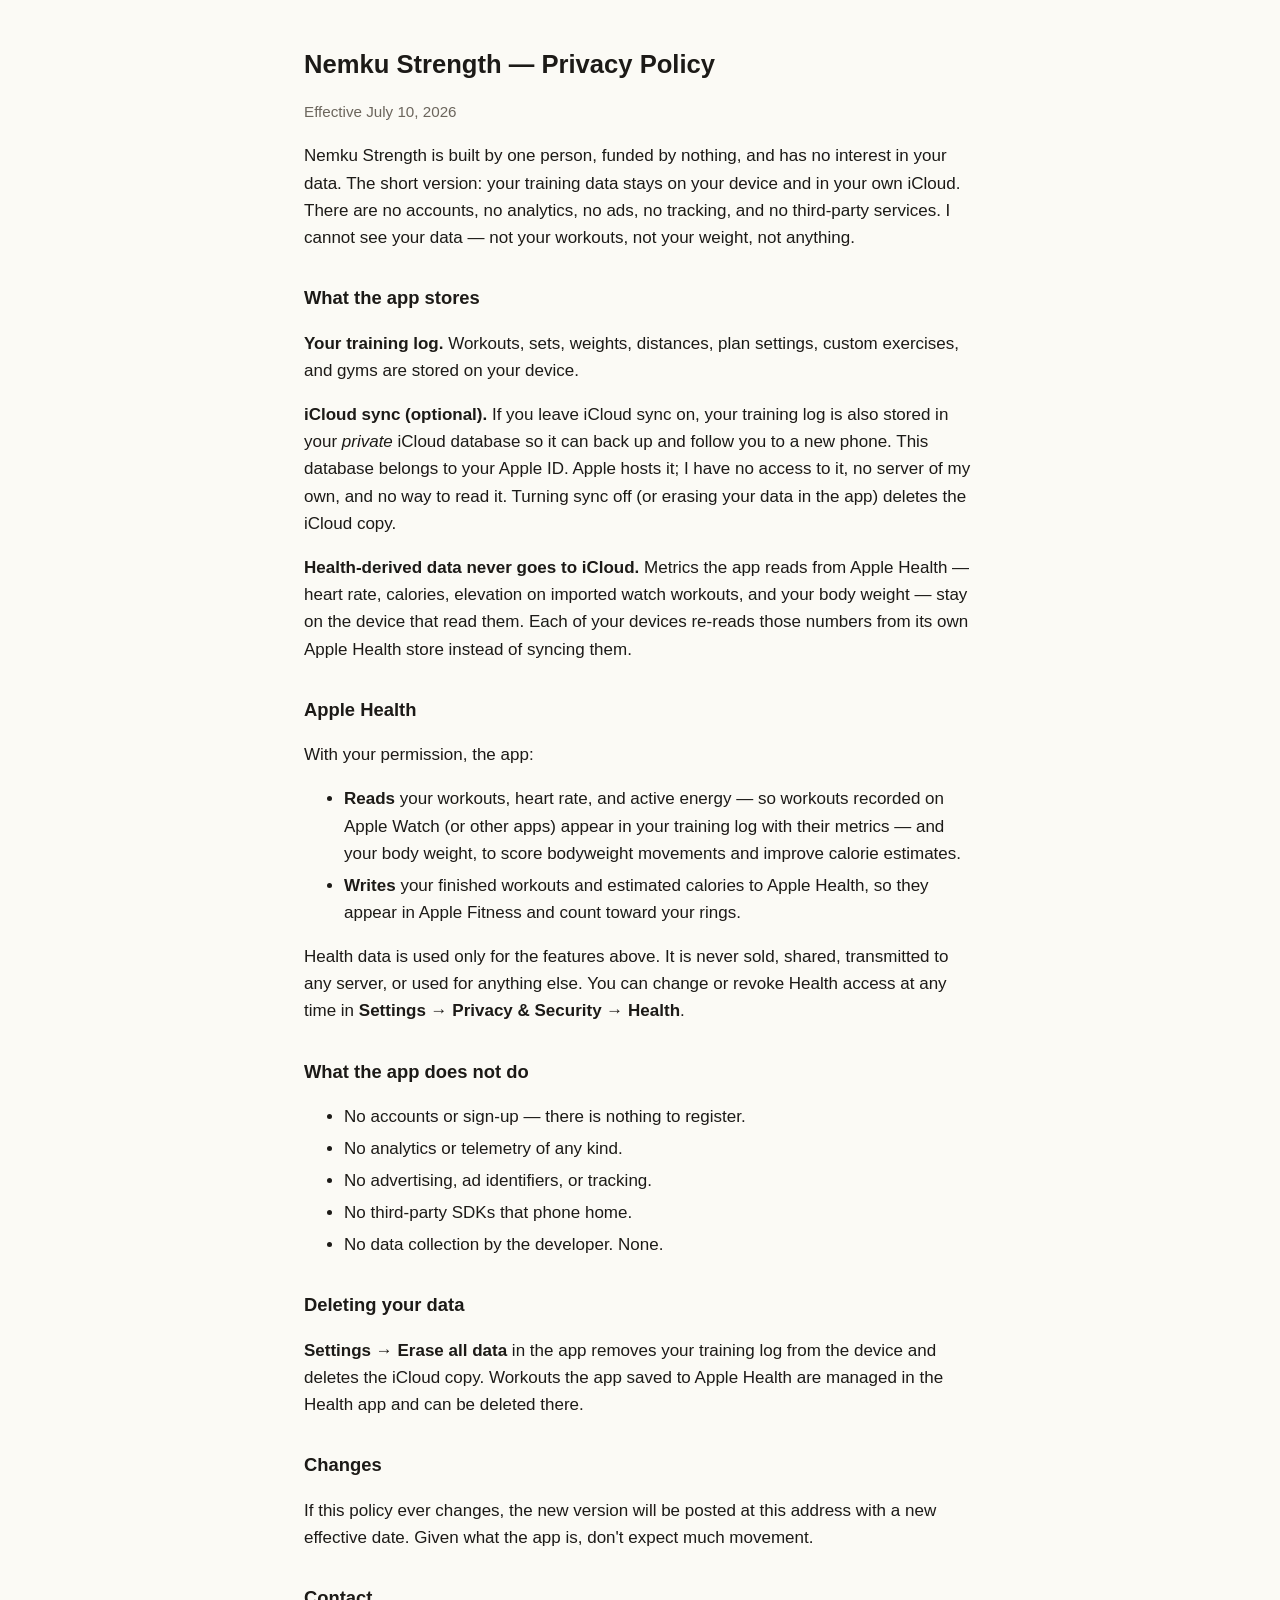
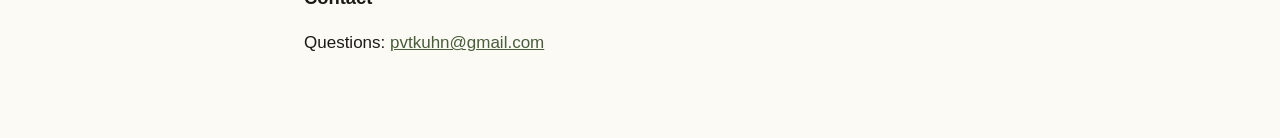
==== privacy/index.html @ 36dc5ffe "Nemku Strength site: landing, support, privacy" ====
<!DOCTYPE html>
<html lang="en">
<head>
<meta charset="utf-8">
<meta name="viewport" content="width=device-width, initial-scale=1">
<title>Nemku Strength — Privacy Policy</title>
<style>
  :root { color-scheme: light dark; }
  body {
    max-width: 42rem; margin: 0 auto; padding: 2rem 1.25rem 4rem;
    font: 17px/1.6 -apple-system, BlinkMacSystemFont, "Segoe UI", sans-serif;
    color: #1c1a17; background: #fbfaf5;
  }
  h1 { font-size: 1.6rem; line-height: 1.25; }
  h2 { font-size: 1.15rem; margin-top: 2rem; }
  em.date { color: #6b655c; font-style: normal; font-size: 0.95rem; }
  a { color: #4a5d3a; }
  li { margin: 0.3rem 0; }
  @media (prefers-color-scheme: dark) {
    body { color: #e8e4dc; background: #1e1c19; }
    em.date { color: #a09a8e; }
    a { color: #aec39a; }
  }
</style>
</head>
<body>
<h1>Nemku Strength — Privacy Policy</h1>
<p><em class="date">Effective July 10, 2026</em></p>

<p>Nemku Strength is built by one person, funded by nothing, and has no interest in your data. The short version: your training data stays on your device and in your own iCloud. There are no accounts, no analytics, no ads, no tracking, and no third-party services. I cannot see your data — not your workouts, not your weight, not anything.</p>

<h2>What the app stores</h2>
<p><strong>Your training log.</strong> Workouts, sets, weights, distances, plan settings, custom exercises, and gyms are stored on your device.</p>
<p><strong>iCloud sync (optional).</strong> If you leave iCloud sync on, your training log is also stored in your <em>private</em> iCloud database so it can back up and follow you to a new phone. This database belongs to your Apple ID. Apple hosts it; I have no access to it, no server of my own, and no way to read it. Turning sync off (or erasing your data in the app) deletes the iCloud copy.</p>
<p><strong>Health-derived data never goes to iCloud.</strong> Metrics the app reads from Apple Health — heart rate, calories, elevation on imported watch workouts, and your body weight — stay on the device that read them. Each of your devices re-reads those numbers from its own Apple Health store instead of syncing them.</p>

<h2>Apple Health</h2>
<p>With your permission, the app:</p>
<ul>
  <li><strong>Reads</strong> your workouts, heart rate, and active energy — so workouts recorded on Apple Watch (or other apps) appear in your training log with their metrics — and your body weight, to score bodyweight movements and improve calorie estimates.</li>
  <li><strong>Writes</strong> your finished workouts and estimated calories to Apple Health, so they appear in Apple Fitness and count toward your rings.</li>
</ul>
<p>Health data is used only for the features above. It is never sold, shared, transmitted to any server, or used for anything else. You can change or revoke Health access at any time in <strong>Settings → Privacy &amp; Security → Health</strong>.</p>

<h2>What the app does not do</h2>
<ul>
  <li>No accounts or sign-up — there is nothing to register.</li>
  <li>No analytics or telemetry of any kind.</li>
  <li>No advertising, ad identifiers, or tracking.</li>
  <li>No third-party SDKs that phone home.</li>
  <li>No data collection by the developer. None.</li>
</ul>

<h2>Deleting your data</h2>
<p><strong>Settings → Erase all data</strong> in the app removes your training log from the device and deletes the iCloud copy. Workouts the app saved to Apple Health are managed in the Health app and can be deleted there.</p>

<h2>Changes</h2>
<p>If this policy ever changes, the new version will be posted at this address with a new effective date. Given what the app is, don't expect much movement.</p>

<h2>Contact</h2>
<p>Questions: <a href="mailto:pvtkuhn@gmail.com">pvtkuhn@gmail.com</a></p>
</body>
</html>
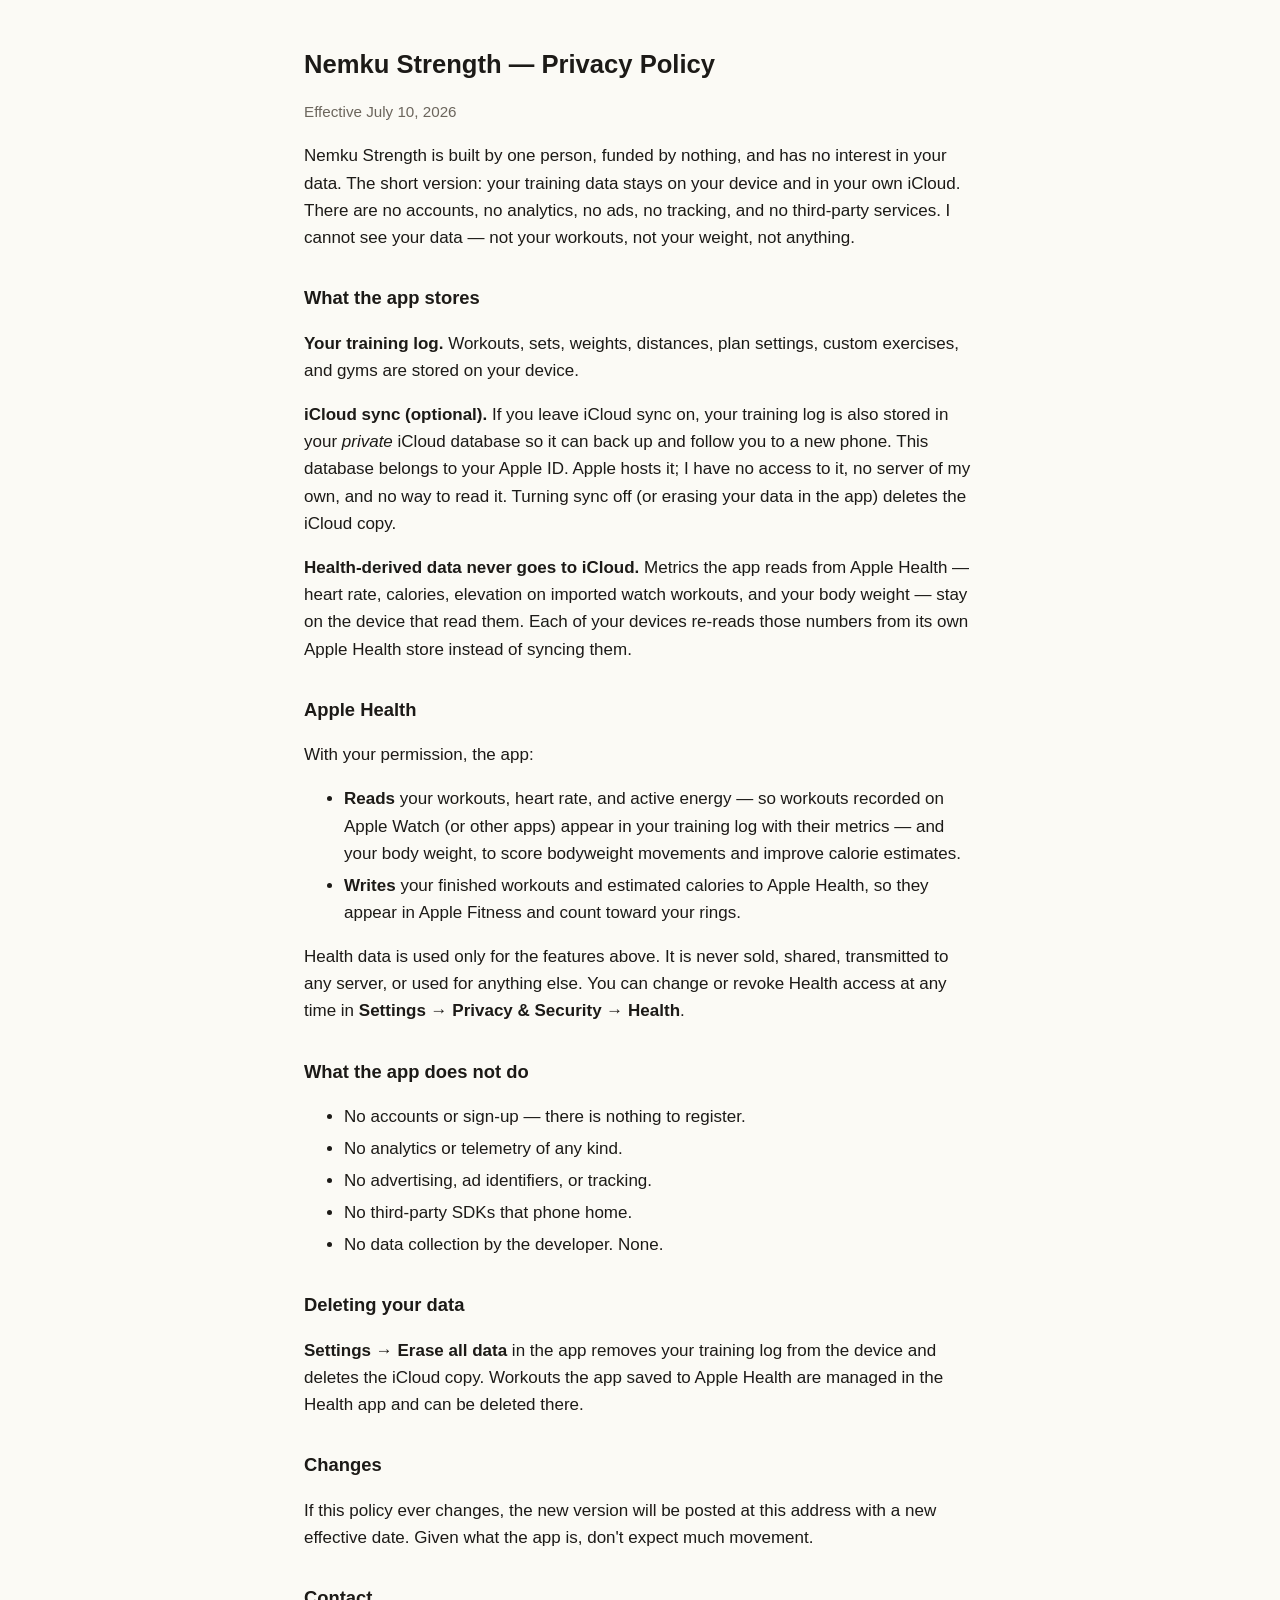
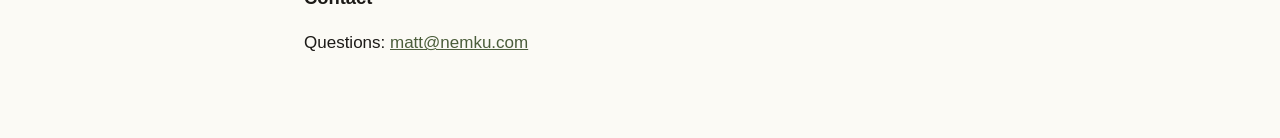
==== commit bb0c3864: "Use matt@nemku.com for contact" ====
--- a/privacy/index.html
+++ b/privacy/index.html
@@ -58,6 +58,6 @@
 <p>If this policy ever changes, the new version will be posted at this address with a new effective date. Given what the app is, don't expect much movement.</p>
 
 <h2>Contact</h2>
-<p>Questions: <a href="mailto:pvtkuhn@gmail.com">pvtkuhn@gmail.com</a></p>
+<p>Questions: <a href="mailto:matt@nemku.com">matt@nemku.com</a></p>
 </body>
 </html>
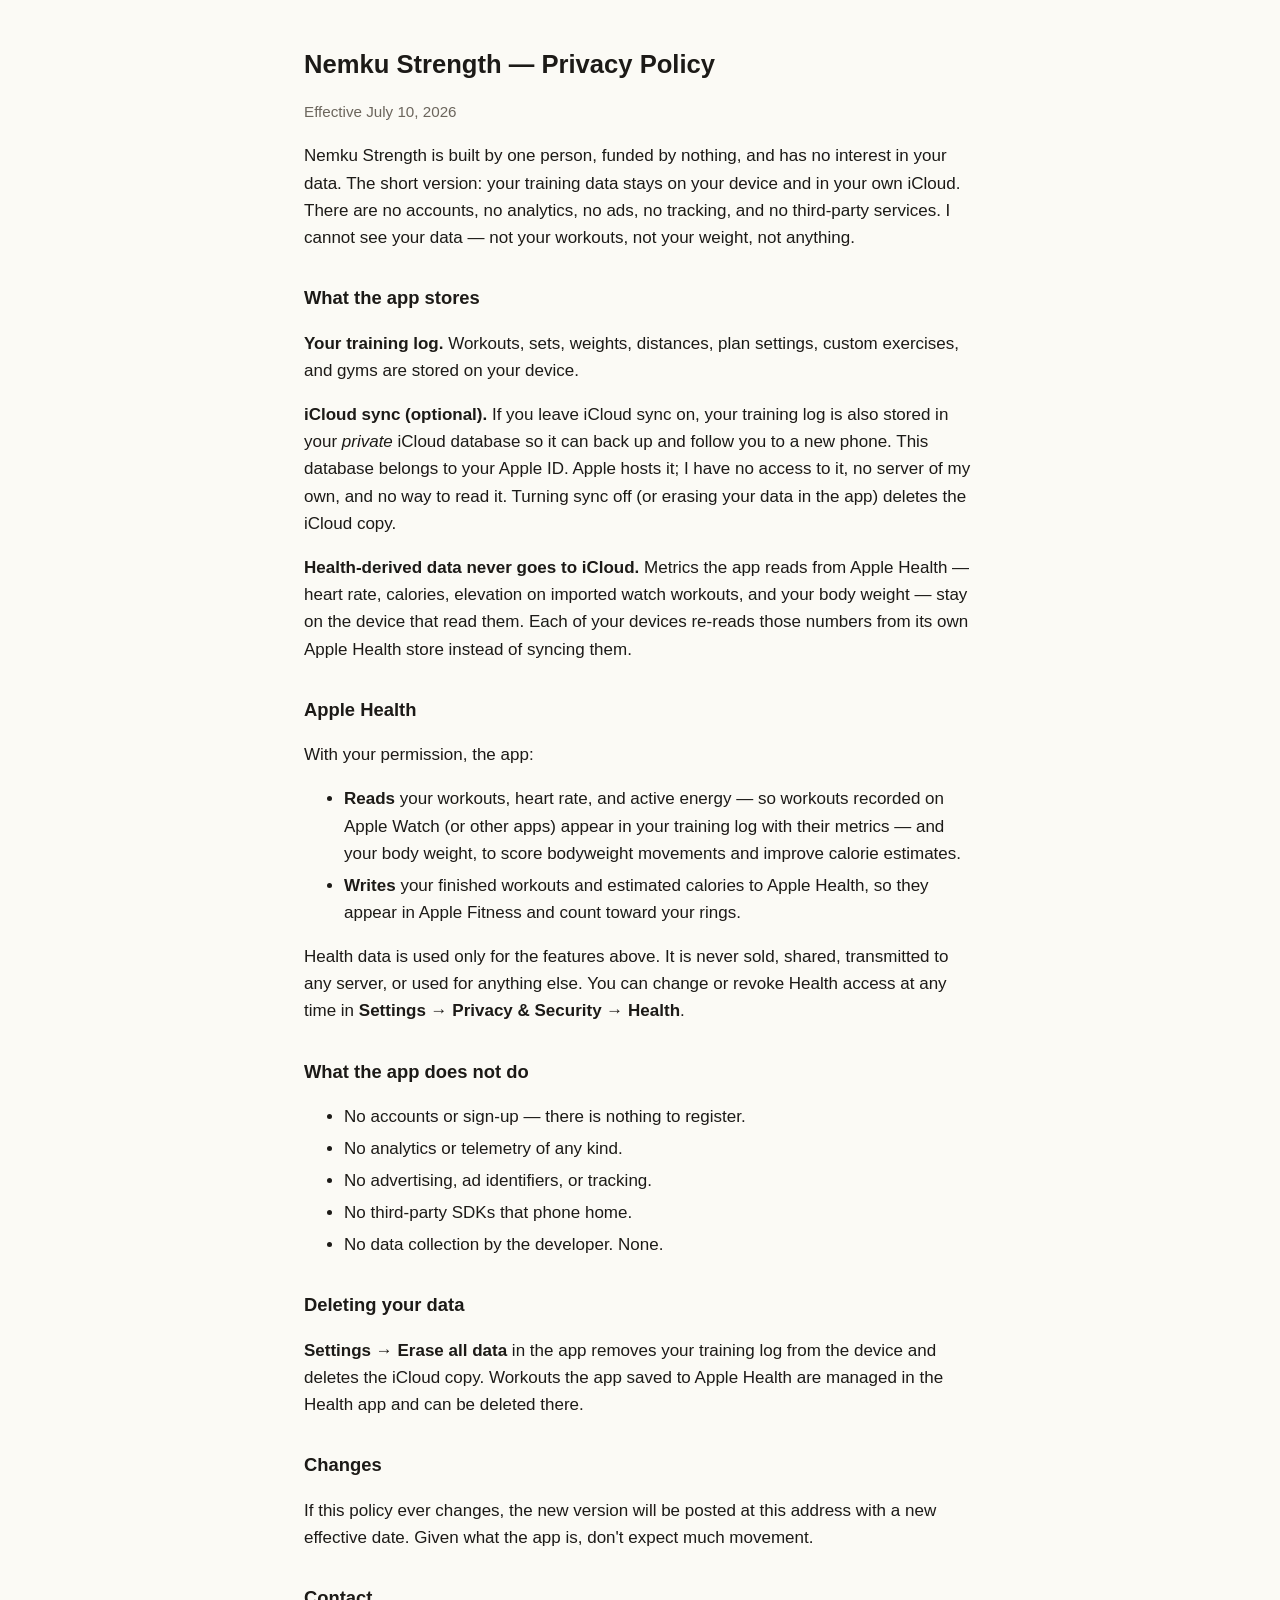
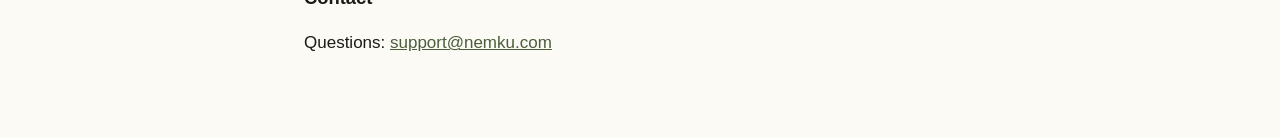
==== commit dc3a667a: "Contact email → support@nemku.com" ====
--- a/privacy/index.html
+++ b/privacy/index.html
@@ -58,6 +58,6 @@
 <p>If this policy ever changes, the new version will be posted at this address with a new effective date. Given what the app is, don't expect much movement.</p>
 
 <h2>Contact</h2>
-<p>Questions: <a href="mailto:matt@nemku.com">matt@nemku.com</a></p>
+<p>Questions: <a href="mailto:support@nemku.com">support@nemku.com</a></p>
 </body>
 </html>
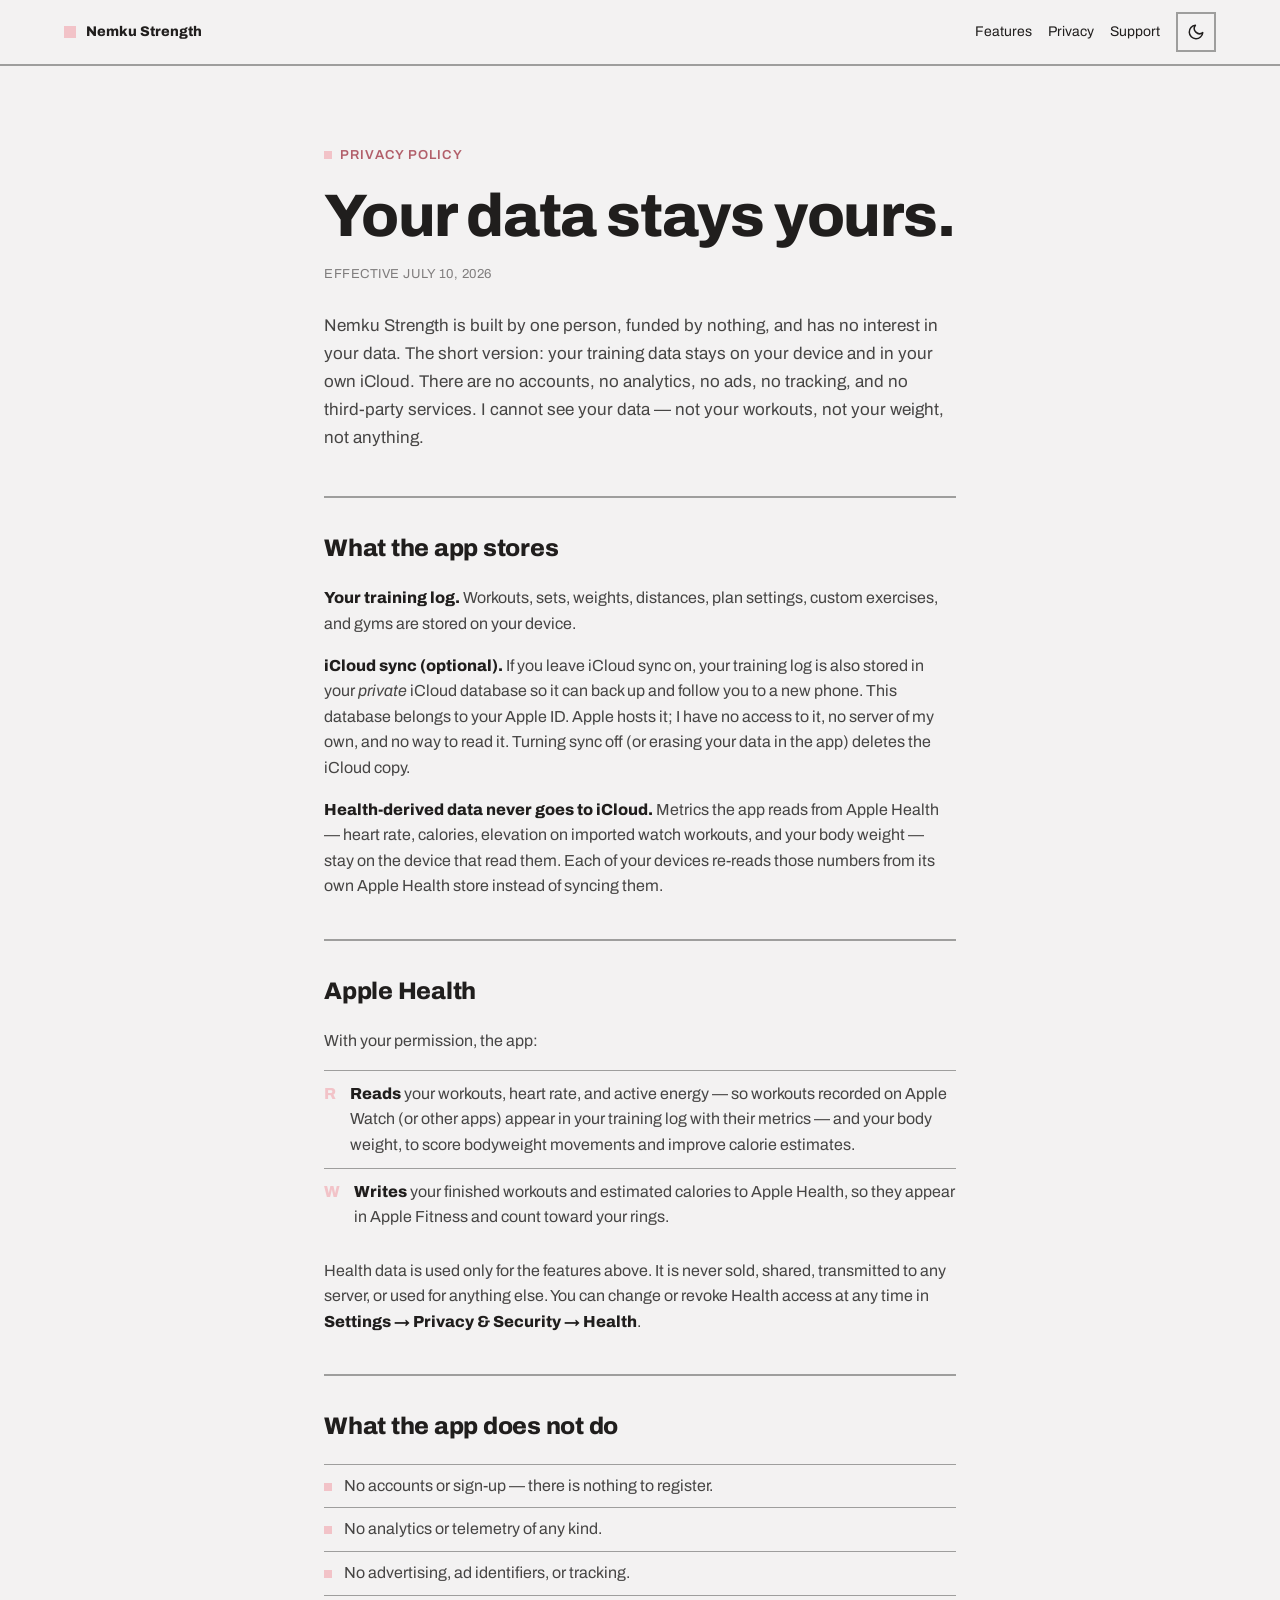
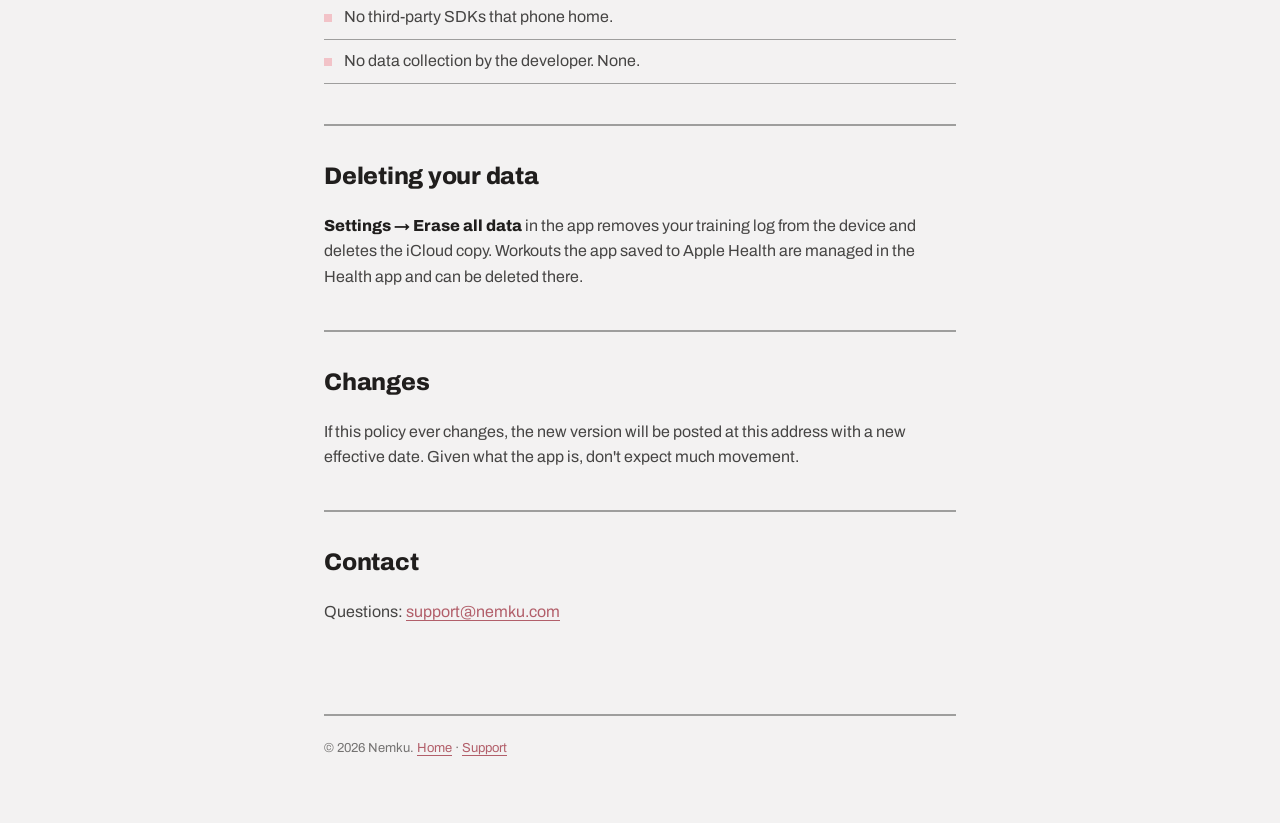
==== commit 4db1c27f: "Build full marketing site for strength.nemku.com Replace placeholder pages with the Modernist design" ====
--- a/privacy/index.html
+++ b/privacy/index.html
@@ -3,61 +3,78 @@
 <head>
 <meta charset="utf-8">
 <meta name="viewport" content="width=device-width, initial-scale=1">
-<title>Nemku Strength — Privacy Policy</title>
-<style>
-  :root { color-scheme: light dark; }
-  body {
-    max-width: 42rem; margin: 0 auto; padding: 2rem 1.25rem 4rem;
-    font: 17px/1.6 -apple-system, BlinkMacSystemFont, "Segoe UI", sans-serif;
-    color: #1c1a17; background: #fbfaf5;
-  }
-  h1 { font-size: 1.6rem; line-height: 1.25; }
-  h2 { font-size: 1.15rem; margin-top: 2rem; }
-  em.date { color: #6b655c; font-style: normal; font-size: 0.95rem; }
-  a { color: #4a5d3a; }
-  li { margin: 0.3rem 0; }
-  @media (prefers-color-scheme: dark) {
-    body { color: #e8e4dc; background: #1e1c19; }
-    em.date { color: #a09a8e; }
-    a { color: #aec39a; }
-  }
-</style>
+<title>Privacy — Nemku Strength</title>
+<meta name="description" content="Nemku Strength privacy policy. Your training data stays on your device and in your own iCloud. No accounts, no analytics, no ads, no tracking.">
+<link rel="stylesheet" href="../styles.css">
+<script src="../nk.js"></script>
 </head>
 <body>
-<h1>Nemku Strength — Privacy Policy</h1>
-<p><em class="date">Effective July 10, 2026</em></p>
+  <nav class="nav" style="padding-left: clamp(20px,5vw,72px); padding-right: clamp(20px,5vw,72px);">
+    <a href="../" class="nav-brand" style="display: inline-flex; align-items: center; gap: 10px; white-space: nowrap; text-decoration: none; color: inherit;">
+      <span style="width: 12px; height: 12px; background: var(--color-accent); display: inline-block;"></span>Nemku Strength
+    </a>
+    <a href="../#features">Features</a>
+    <a href="../#privacy">Privacy</a>
+    <a href="../support/">Support</a>
+    <button type="button" data-theme-toggle class="theme-toggle" title="Toggle theme" aria-label="Toggle light and dark theme">
+      <svg class="icon-moon" width="18" height="18" viewBox="0 0 24 24" fill="none" stroke="currentColor" stroke-width="2" stroke-linecap="round" stroke-linejoin="round"><path d="M21 12.8A9 9 0 1 1 11.2 3a7 7 0 0 0 9.8 9.8z"/></svg>
+      <svg class="icon-sun" width="18" height="18" viewBox="0 0 24 24" fill="none" stroke="currentColor" stroke-width="2" stroke-linecap="round" stroke-linejoin="round"><circle cx="12" cy="12" r="4"/><path d="M12 2v2M12 20v2M4.9 4.9l1.4 1.4M17.7 17.7l1.4 1.4M2 12h2M20 12h2M4.9 19.1l1.4-1.4M17.7 6.3l1.4-1.4"/></svg>
+    </button>
+  </nav>
 
-<p>Nemku Strength is built by one person, funded by nothing, and has no interest in your data. The short version: your training data stays on your device and in your own iCloud. There are no accounts, no analytics, no ads, no tracking, and no third-party services. I cannot see your data — not your workouts, not your weight, not anything.</p>
+  <article style="max-width: 760px; margin: 0 auto; padding: clamp(40px,6vw,80px) clamp(20px,5vw,72px) clamp(56px,7vw,96px);">
+    <span style="display: inline-flex; align-items: center; gap: 8px; white-space: nowrap; font-size: 13px; letter-spacing: 0.08em; text-transform: uppercase; color: var(--color-accent-700); font-weight: 600;"><span style="width: 8px; height: 8px; background: var(--color-accent); flex: none;"></span>Privacy policy</span>
+    <h1 style="font-family: var(--font-heading); font-weight: 800; font-size: clamp(34px,5vw,60px); line-height: 1.03; letter-spacing: -0.02em; margin: 20px 0 0;">Your data stays yours.</h1>
+    <p style="font-size: 13px; letter-spacing: 0.04em; text-transform: uppercase; color: color-mix(in srgb, var(--color-text) 55%, transparent); margin: 16px 0 0;">Effective July 10, 2026</p>
+    <p style="font-size: 17px; line-height: 1.65; margin: 28px 0 0; color: color-mix(in srgb, var(--color-text) 82%, transparent);">Nemku Strength is built by one person, funded by nothing, and has no interest in your data. The short version: your training data stays on your device and in your own iCloud. There are no accounts, no analytics, no ads, no tracking, and no third-party services. I cannot see your data — not your workouts, not your weight, not anything.</p>
 
-<h2>What the app stores</h2>
-<p><strong>Your training log.</strong> Workouts, sets, weights, distances, plan settings, custom exercises, and gyms are stored on your device.</p>
-<p><strong>iCloud sync (optional).</strong> If you leave iCloud sync on, your training log is also stored in your <em>private</em> iCloud database so it can back up and follow you to a new phone. This database belongs to your Apple ID. Apple hosts it; I have no access to it, no server of my own, and no way to read it. Turning sync off (or erasing your data in the app) deletes the iCloud copy.</p>
-<p><strong>Health-derived data never goes to iCloud.</strong> Metrics the app reads from Apple Health — heart rate, calories, elevation on imported watch workouts, and your body weight — stay on the device that read them. Each of your devices re-reads those numbers from its own Apple Health store instead of syncing them.</p>
+    <section style="border-top: 2px solid var(--color-divider); margin-top: 44px; padding-top: 32px;">
+      <h2 style="font-family: var(--font-heading); font-weight: 800; font-size: 24px; letter-spacing: -0.01em; margin: 0;">What the app stores</h2>
+      <p style="font-size: 16px; line-height: 1.6; margin: 18px 0 0; color: color-mix(in srgb, var(--color-text) 82%, transparent);"><b style="font-weight: 800; color: var(--color-text);">Your training log.</b> Workouts, sets, weights, distances, plan settings, custom exercises, and gyms are stored on your device.</p>
+      <p style="font-size: 16px; line-height: 1.6; margin: 16px 0 0; color: color-mix(in srgb, var(--color-text) 82%, transparent);"><b style="font-weight: 800; color: var(--color-text);">iCloud sync (optional).</b> If you leave iCloud sync on, your training log is also stored in your <i>private</i> iCloud database so it can back up and follow you to a new phone. This database belongs to your Apple ID. Apple hosts it; I have no access to it, no server of my own, and no way to read it. Turning sync off (or erasing your data in the app) deletes the iCloud copy.</p>
+      <p style="font-size: 16px; line-height: 1.6; margin: 16px 0 0; color: color-mix(in srgb, var(--color-text) 82%, transparent);"><b style="font-weight: 800; color: var(--color-text);">Health-derived data never goes to iCloud.</b> Metrics the app reads from Apple Health — heart rate, calories, elevation on imported watch workouts, and your body weight — stay on the device that read them. Each of your devices re-reads those numbers from its own Apple Health store instead of syncing them.</p>
+    </section>
 
-<h2>Apple Health</h2>
-<p>With your permission, the app:</p>
-<ul>
-  <li><strong>Reads</strong> your workouts, heart rate, and active energy — so workouts recorded on Apple Watch (or other apps) appear in your training log with their metrics — and your body weight, to score bodyweight movements and improve calorie estimates.</li>
-  <li><strong>Writes</strong> your finished workouts and estimated calories to Apple Health, so they appear in Apple Fitness and count toward your rings.</li>
-</ul>
-<p>Health data is used only for the features above. It is never sold, shared, transmitted to any server, or used for anything else. You can change or revoke Health access at any time in <strong>Settings → Privacy &amp; Security → Health</strong>.</p>
+    <section style="border-top: 2px solid var(--color-divider); margin-top: 40px; padding-top: 32px;">
+      <h2 style="font-family: var(--font-heading); font-weight: 800; font-size: 24px; letter-spacing: -0.01em; margin: 0;">Apple Health</h2>
+      <p style="font-size: 16px; line-height: 1.6; margin: 18px 0 0; color: color-mix(in srgb, var(--color-text) 82%, transparent);">With your permission, the app:</p>
+      <ul style="list-style: none; padding: 0; margin: 16px 0 0;">
+        <li style="display: flex; gap: 14px; font-size: 16px; line-height: 1.6; padding: 10px 0; border-top: 1px solid var(--color-divider); color: color-mix(in srgb, var(--color-text) 82%, transparent);"><span style="font-family: var(--font-heading); font-weight: 800; color: var(--color-accent);">R</span><span><b style="font-weight: 800; color: var(--color-text);">Reads</b> your workouts, heart rate, and active energy — so workouts recorded on Apple Watch (or other apps) appear in your training log with their metrics — and your body weight, to score bodyweight movements and improve calorie estimates.</span></li>
+        <li style="display: flex; gap: 14px; font-size: 16px; line-height: 1.6; padding: 10px 0; border-top: 1px solid var(--color-divider); color: color-mix(in srgb, var(--color-text) 82%, transparent);"><span style="font-family: var(--font-heading); font-weight: 800; color: var(--color-accent);">W</span><span><b style="font-weight: 800; color: var(--color-text);">Writes</b> your finished workouts and estimated calories to Apple Health, so they appear in Apple Fitness and count toward your rings.</span></li>
+      </ul>
+      <p style="font-size: 16px; line-height: 1.6; margin: 18px 0 0; color: color-mix(in srgb, var(--color-text) 82%, transparent);">Health data is used only for the features above. It is never sold, shared, transmitted to any server, or used for anything else. You can change or revoke Health access at any time in <b style="font-weight: 800; color: var(--color-text);">Settings → Privacy &amp; Security → Health</b>.</p>
+    </section>
 
-<h2>What the app does not do</h2>
-<ul>
-  <li>No accounts or sign-up — there is nothing to register.</li>
-  <li>No analytics or telemetry of any kind.</li>
-  <li>No advertising, ad identifiers, or tracking.</li>
-  <li>No third-party SDKs that phone home.</li>
-  <li>No data collection by the developer. None.</li>
-</ul>
+    <section style="border-top: 2px solid var(--color-divider); margin-top: 40px; padding-top: 32px;">
+      <h2 style="font-family: var(--font-heading); font-weight: 800; font-size: 24px; letter-spacing: -0.01em; margin: 0;">What the app does not do</h2>
+      <ul style="list-style: none; padding: 0; margin: 18px 0 0;">
+        <li style="display: flex; gap: 12px; font-size: 16px; line-height: 1.55; padding: 9px 0; border-top: 1px solid var(--color-divider); color: color-mix(in srgb, var(--color-text) 82%, transparent);"><span style="width: 8px; height: 8px; background: var(--color-accent); margin-top: 9px; flex: none;"></span>No accounts or sign-up — there is nothing to register.</li>
+        <li style="display: flex; gap: 12px; font-size: 16px; line-height: 1.55; padding: 9px 0; border-top: 1px solid var(--color-divider); color: color-mix(in srgb, var(--color-text) 82%, transparent);"><span style="width: 8px; height: 8px; background: var(--color-accent); margin-top: 9px; flex: none;"></span>No analytics or telemetry of any kind.</li>
+        <li style="display: flex; gap: 12px; font-size: 16px; line-height: 1.55; padding: 9px 0; border-top: 1px solid var(--color-divider); color: color-mix(in srgb, var(--color-text) 82%, transparent);"><span style="width: 8px; height: 8px; background: var(--color-accent); margin-top: 9px; flex: none;"></span>No advertising, ad identifiers, or tracking.</li>
+        <li style="display: flex; gap: 12px; font-size: 16px; line-height: 1.55; padding: 9px 0; border-top: 1px solid var(--color-divider); color: color-mix(in srgb, var(--color-text) 82%, transparent);"><span style="width: 8px; height: 8px; background: var(--color-accent); margin-top: 9px; flex: none;"></span>No third-party SDKs that phone home.</li>
+        <li style="display: flex; gap: 12px; font-size: 16px; line-height: 1.55; padding: 9px 0; border-top: 1px solid var(--color-divider); border-bottom: 1px solid var(--color-divider); color: color-mix(in srgb, var(--color-text) 82%, transparent);"><span style="width: 8px; height: 8px; background: var(--color-accent); margin-top: 9px; flex: none;"></span>No data collection by the developer. None.</li>
+      </ul>
+    </section>
 
-<h2>Deleting your data</h2>
-<p><strong>Settings → Erase all data</strong> in the app removes your training log from the device and deletes the iCloud copy. Workouts the app saved to Apple Health are managed in the Health app and can be deleted there.</p>
+    <section style="border-top: 2px solid var(--color-divider); margin-top: 40px; padding-top: 32px;">
+      <h2 style="font-family: var(--font-heading); font-weight: 800; font-size: 24px; letter-spacing: -0.01em; margin: 0;">Deleting your data</h2>
+      <p style="font-size: 16px; line-height: 1.6; margin: 18px 0 0; color: color-mix(in srgb, var(--color-text) 82%, transparent);"><b style="font-weight: 800; color: var(--color-text);">Settings → Erase all data</b> in the app removes your training log from the device and deletes the iCloud copy. Workouts the app saved to Apple Health are managed in the Health app and can be deleted there.</p>
+    </section>
 
-<h2>Changes</h2>
-<p>If this policy ever changes, the new version will be posted at this address with a new effective date. Given what the app is, don't expect much movement.</p>
+    <section style="border-top: 2px solid var(--color-divider); margin-top: 40px; padding-top: 32px;">
+      <h2 style="font-family: var(--font-heading); font-weight: 800; font-size: 24px; letter-spacing: -0.01em; margin: 0;">Changes</h2>
+      <p style="font-size: 16px; line-height: 1.6; margin: 18px 0 0; color: color-mix(in srgb, var(--color-text) 82%, transparent);">If this policy ever changes, the new version will be posted at this address with a new effective date. Given what the app is, don't expect much movement.</p>
+    </section>
 
-<h2>Contact</h2>
-<p>Questions: <a href="mailto:support@nemku.com">support@nemku.com</a></p>
+    <section style="border-top: 2px solid var(--color-divider); margin-top: 40px; padding-top: 32px;">
+      <h2 style="font-family: var(--font-heading); font-weight: 800; font-size: 24px; letter-spacing: -0.01em; margin: 0;">Contact</h2>
+      <p style="font-size: 16px; line-height: 1.6; margin: 18px 0 0; color: color-mix(in srgb, var(--color-text) 82%, transparent);">Questions: <a href="mailto:support@nemku.com">support@nemku.com</a></p>
+    </section>
+  </article>
+
+  <footer style="max-width: 760px; margin: 0 auto; padding: 0 clamp(20px,5vw,72px) clamp(40px,5vw,72px);">
+    <hr style="height: 2px; border: 0; background: var(--color-divider); margin: 0 0 22px;">
+    <p style="font-size: 13px; color: color-mix(in srgb, var(--color-text) 60%, transparent); margin: 0;">© 2026 Nemku. <a href="../">Home</a> · <a href="../support/">Support</a></p>
+  </footer>
 </body>
 </html>
--- a/styles.css
+++ b/styles.css
@@ -0,0 +1,142 @@
+/* Nemku Strength — marketing site. Modernist design system with the app's pale-pink accent. */
+@import url('https://fonts.googleapis.com/css2?family=Archivo:wght@400;600;800&display=swap');
+
+:root {
+  /* Modernist light theme */
+  --color-bg: #f3f2f2;
+  --color-surface: #eae9e9;
+  --color-text: #201e1d;
+  --color-divider: color-mix(in srgb, #201e1d 40%, transparent);
+
+  --font-heading: "Archivo", system-ui, sans-serif;
+  --font-body: "Archivo", system-ui, sans-serif;
+
+  /* Accent — app pale-pink ramp (overrides Modernist red) */
+  --color-accent: #f2c3c8;
+  --color-accent-100: #fdf2f3;
+  --color-accent-200: #fbe6e8;
+  --color-accent-300: #f6d4d7;
+  --color-accent-400: #f2c3c8;
+  --color-accent-500: #e79fa7;
+  --color-accent-600: #d47f89;
+  --color-accent-700: #b25f6a;
+  --color-accent-800: #8a4650;
+  --color-accent-900: #5c2f36;
+
+  --band-bg: #201e1d;
+  --band-fg: #f3f2f2;
+}
+
+[data-theme="dark"] {
+  --color-bg: #151311;
+  --color-surface: #211e1a;
+  --color-text: #efebe3;
+  --color-divider: rgba(239, 235, 227, 0.13);
+  --band-bg: #0f0d0c;
+  --band-fg: #efebe3;
+}
+
+*, *::before, *::after { box-sizing: border-box; }
+html { color-scheme: light dark; }
+body {
+  margin: 0;
+  text-wrap: pretty;
+  background: var(--color-bg);
+  color: var(--color-text);
+  font-family: var(--font-body);
+  font-size: 15px;
+  line-height: 1.55;
+  min-height: 100vh;
+}
+img { display: block; max-width: 100%; }
+
+a { color: var(--color-accent-700); text-underline-offset: 3px; }
+a:hover { color: var(--color-accent-600); }
+[data-theme="dark"] a { color: var(--color-accent-400); }
+[data-theme="dark"] a:hover { color: var(--color-accent-300); }
+
+:focus { outline: none; }
+:focus-visible { outline: 2px solid var(--color-accent); outline-offset: 2px; }
+::selection { background: color-mix(in srgb, var(--color-accent) 30%, transparent); }
+
+@keyframes nk-fade { from { opacity: 0; transform: translateY(6px); } to { opacity: 1; transform: none; } }
+
+/* — nav — */
+.nav {
+  display: flex; align-items: center; gap: 16px;
+  padding: 12px 16px;
+  border-bottom: 2px solid var(--color-divider);
+}
+.nav-brand {
+  font-family: var(--font-heading); font-weight: 800;
+  font-size: 18px; margin-right: auto;
+}
+.nav a { color: inherit; text-decoration: none; font-size: 14px; }
+.nav a:hover { color: var(--color-accent-700); }
+[data-theme="dark"] .nav a:hover { color: var(--color-accent-400); }
+
+.theme-toggle {
+  display: inline-flex; align-items: center; justify-content: center;
+  width: 40px; height: 40px; padding: 0;
+  border: 2px solid var(--color-divider); background: transparent;
+  color: var(--color-text); cursor: pointer; flex: none;
+}
+.theme-toggle:hover { border-color: var(--color-accent); color: var(--color-accent-700); }
+[data-theme="dark"] .theme-toggle:hover { color: var(--color-accent-400); }
+.theme-toggle .icon-sun { display: none; }
+[data-theme="dark"] .theme-toggle .icon-moon { display: none; }
+[data-theme="dark"] .theme-toggle .icon-sun { display: block; }
+
+/* — buttons — */
+.btn {
+  display: inline-flex; align-items: center; justify-content: center; gap: 6px;
+  cursor: pointer; text-decoration: none;
+  font-family: var(--font-heading); font-weight: 800;
+  font-size: 14px; line-height: 1.2; color: var(--color-text);
+  background: transparent; border: 1px solid transparent;
+  padding: 9px 16px;
+}
+.btn-primary { background: var(--color-accent); color: #1a1a1a !important; }
+.btn-primary:hover { background: var(--color-accent-500); }
+.btn-primary:active { background: var(--color-accent-600); }
+
+/* — input — */
+.input {
+  width: 100%; min-height: 36px; padding: 6px 10px; font: inherit;
+  font-size: 14px; color: var(--color-text); caret-color: var(--color-accent);
+  background: var(--color-surface);
+  border: 1px solid var(--color-divider);
+}
+.input:hover { border-color: color-mix(in srgb, var(--color-text) 45%, transparent); }
+.input:focus-visible { border-color: var(--color-accent); outline-offset: 0; }
+
+/* — tag — */
+.tag {
+  display: inline-flex; align-items: center; font-size: 11px;
+  letter-spacing: 0.02em; padding: 3px 10px;
+}
+.tag-accent { background: var(--color-accent-100); color: var(--color-accent-800); }
+[data-theme="dark"] .tag-accent { background: color-mix(in srgb, var(--color-accent) 22%, transparent); color: var(--color-accent-200); }
+
+/* progress segmented toggle */
+.prog-tabs {
+  display: flex; width: 300px; gap: 2px;
+  border: 2px solid var(--color-divider); background: var(--color-divider);
+}
+.prog-tabs button {
+  flex: 1 1 0; min-width: 0; white-space: nowrap; text-align: center;
+  font-family: var(--font-body); font-size: 13px; font-weight: 600;
+  letter-spacing: 0.02em; padding: 9px 12px; border: none; cursor: pointer;
+  background: var(--color-bg); color: color-mix(in srgb, var(--color-text) 62%, transparent);
+}
+.prog-tabs button:hover { color: var(--color-text); }
+.prog-tabs button[aria-selected="true"] { background: var(--color-accent); color: #1a1a1a; }
+
+/* phone mock */
+.phone {
+  background: #1b1916; border-radius: 52px; padding: 13px;
+  box-shadow: 0 40px 80px -30px rgba(45,43,43,0.55), 0 2px 6px rgba(45,43,43,0.2);
+  border: 1px solid rgba(0,0,0,0.4);
+}
+.phone > div { border-radius: 39px; overflow: hidden; }
+.phone img { width: 100%; height: auto; }
